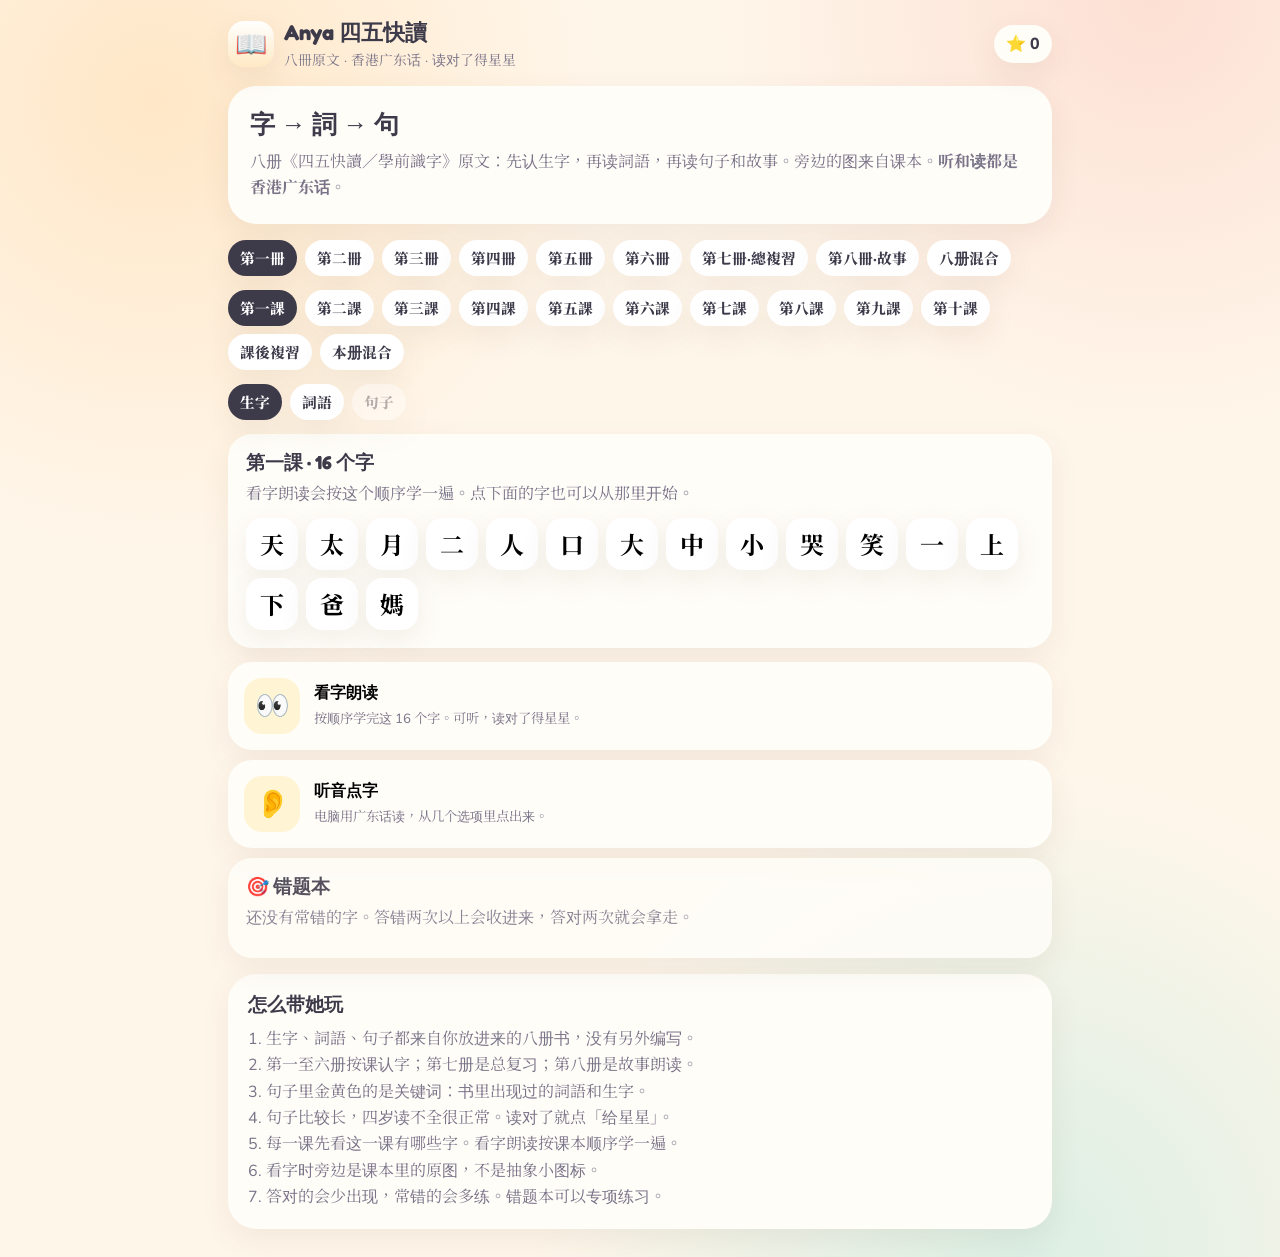
==== go.html @ 029e92fa "Make listen, previous, and next the same compact size. Co-authored-by: Cursor <cursoragent@cursor.co" ====
<!DOCTYPE html>
<html lang="zh-Hant">
  <head>
    <meta charset="UTF-8" />
    <meta name="viewport" content="width=device-width, initial-scale=1, viewport-fit=cover" />
    <meta name="apple-mobile-web-app-capable" content="yes" />
    <meta http-equiv="Cache-Control" content="no-cache, no-store, must-revalidate" />
    <title>Anya 四五快讀</title>
    <script>
      (function () {
        const synth = window.speechSynthesis;
        if (!synth || synth.__blockCue) return;
        synth.__blockCue = true;
        const orig = synth.speak.bind(synth);
        synth.speak = function (utter) {
          const text = String((utter && utter.text) || "");
          if (/啱/.test(text)) return;
          return orig(utter);
        };
      })();
    </script>
    <link rel="preconnect" href="https://fonts.googleapis.com" />
    <link rel="preconnect" href="https://fonts.gstatic.com" crossorigin />
    <link
      href="https://fonts.googleapis.com/css2?family=Fredoka:wght@500;600&family=Noto+Serif+TC:wght@600;700&family=Nunito:wght@600;800&display=swap"
      rel="stylesheet"
    />
    <link rel="stylesheet" href="css/styles.css?v=10" />
  </head>
  <body>
    <div class="app">
      <header class="topbar">
        <div class="brand">
          <div class="logo">📖</div>
          <div>
            <h1>Anya 四五快讀</h1>
            <p>八冊原文 · 香港广东话 · 读对了得星星</p>
          </div>
        </div>
        <div class="stars" id="star-count">⭐ 0</div>
      </header>
      <main id="app"></main>
    </div>
    <div class="celebrate" id="celebrate"></div>
    <canvas class="confetti" id="confetti"></canvas>
    <script src="js/pics.js?v=10"></script>
    <script src="js/chars.js?v=10"></script>
    <script src="js/stats.js?v=10"></script>
    <script src="js/audio.js?v=10"></script>
    <script src="js/app.js?v=10"></script>
  </body>
</html>
---- css/styles.css ----
:root {
  --cream: #fff6ea;
  --paper: #fffdf8;
  --ink: #3d3a4a;
  --muted: #7a7489;
  --coral: #e07a5f;
  --gold: #e8a838;
  --teal: #4c8d9e;
  --sage: #7eb89a;
  --shadow: 0 10px 30px rgba(90, 60, 40, 0.08);
}

* {
  box-sizing: border-box;
  -webkit-tap-highlight-color: transparent;
}

html,
body {
  margin: 0;
  min-height: 100%;
  background:
    radial-gradient(circle at 12% 8%, #ffe7c7 0, transparent 28%),
    radial-gradient(circle at 90% 0%, #fde0d4 0, transparent 26%),
    radial-gradient(circle at 80% 100%, #dcefe4 0, transparent 30%),
    var(--cream);
  color: var(--ink);
  font-family: "Nunito", "PingFang TC", "PingFang SC", "Noto Serif TC", sans-serif;
}

body {
  min-height: 100dvh;
}

button {
  font-family: inherit;
  cursor: pointer;
}

.app {
  width: min(860px, 100%);
  min-height: 100dvh;
  margin: 0 auto;
  padding: 18px 18px 28px;
}

.topbar {
  display: flex;
  align-items: center;
  justify-content: space-between;
  gap: 12px;
  margin-bottom: 16px;
}

.brand {
  display: flex;
  align-items: center;
  gap: 10px;
}

.logo {
  width: 46px;
  height: 46px;
  display: grid;
  place-items: center;
  border-radius: 16px;
  background: linear-gradient(180deg, #fff 0%, #ffe9c4 100%);
  box-shadow: var(--shadow);
  font-size: 26px;
}

.brand h1 {
  margin: 0;
  font-family: "Fredoka", "Nunito", sans-serif;
  font-size: 1.35rem;
}

.brand p {
  margin: 2px 0 0;
  color: var(--muted);
  font-size: 0.86rem;
}

.stars {
  display: flex;
  align-items: center;
  gap: 6px;
  padding: 8px 12px;
  background: var(--paper);
  border-radius: 999px;
  box-shadow: var(--shadow);
  font-weight: 800;
}

.hero-card,
.panel,
.word-card {
  background: var(--paper);
  border-radius: 28px;
  box-shadow: var(--shadow);
}

.hero-card {
  padding: 22px;
  margin-bottom: 16px;
}

.hero-card h2 {
  margin: 0 0 8px;
  font-family: "Fredoka", sans-serif;
  font-size: 1.55rem;
}

.hero-card p,
.tips li {
  margin: 0;
  color: var(--muted);
  line-height: 1.65;
}

.filters,
.modes {
  display: flex;
  flex-wrap: wrap;
  gap: 8px;
  margin: 0 0 14px;
}

.chip,
.back,
.ghost {
  border: 0;
  background: #fff;
  color: var(--ink);
  border-radius: 999px;
  padding: 8px 14px;
  font-weight: 800;
  box-shadow: var(--shadow);
}

.filters .chip {
  padding: 7px 12px;
  font-size: 0.92rem;
}

.chip.active {
  background: var(--ink);
  color: #fff;
}

.chip.off {
  opacity: 0.38;
}

.mode-card {
  display: flex;
  gap: 14px;
  align-items: center;
  width: 100%;
  text-align: left;
  border: 0;
  background: var(--paper);
  border-radius: 24px;
  padding: 16px;
  box-shadow: var(--shadow);
  margin-bottom: 10px;
}

.mode-card h3 {
  margin: 0 0 4px;
  font-family: "Fredoka", sans-serif;
}

.mode-card p {
  margin: 0;
  color: var(--muted);
}

.mode-icon {
  flex: 0 0 56px;
  height: 56px;
  display: grid;
  place-items: center;
  border-radius: 18px;
  font-size: 28px;
  background: #fff4d4;
}

.tips {
  padding: 18px 20px;
  margin-top: 16px;
}

.tips h3 {
  margin: 0 0 8px;
  font-family: "Fredoka", sans-serif;
}

.tips ol {
  margin: 0;
  padding-left: 18px;
  color: var(--muted);
}

.game-header {
  display: flex;
  align-items: center;
  justify-content: space-between;
  gap: 10px;
  margin-bottom: 14px;
}

.game-header > span:empty {
  min-width: 4.5em;
}

.coach {
  margin: 0 0 16px;
  padding: 12px 16px;
  background: #eef7f2;
  color: #2f5d49;
  border-radius: 18px;
  font-weight: 700;
  line-height: 1.5;
  text-align: center;
}

.coach.warn {
  background: #fff4d4;
  color: #70531d;
}

.word-card {
  padding: 28px 16px 22px;
  text-align: center;
}

.pic-stage {
  display: flex;
  flex-wrap: wrap;
  justify-content: center;
  align-items: center;
  gap: 10px;
  margin: 0 0 12px;
}

.pic-art {
  height: 128px;
  width: auto;
  max-width: min(240px, 42vw);
  object-fit: contain;
  background: #fff;
  border-radius: 20px;
  box-shadow: var(--shadow);
  padding: 6px 8px;
}

.celebrate-pics .pic-art {
  height: 92px;
}

.pic-label {
  flex: 1 0 100%;
  margin: 2px 0 0;
  color: var(--teal);
  font-weight: 800;
  font-size: 0.95rem;
}

.miss-panel {
  background: var(--paper);
  border-radius: 24px;
  box-shadow: var(--shadow);
  padding: 16px 18px 18px;
  margin: 6px 0 12px;
}

.miss-panel.empty {
  opacity: 0.88;
}

.miss-panel h3 {
  margin: 0 0 6px;
  font-family: "Fredoka", sans-serif;
}

.miss-panel p {
  margin: 0 0 10px;
  color: var(--muted);
  line-height: 1.5;
}

.miss-pills {
  display: flex;
  flex-wrap: wrap;
  gap: 8px;
  margin-bottom: 12px;
}

.miss-pill {
  display: inline-flex;
  align-items: center;
  gap: 6px;
  padding: 6px 10px;
  border-radius: 999px;
  background: #fff4d4;
  font-weight: 800;
  font-size: 0.92rem;
}

.miss-pill em {
  font-style: normal;
  color: var(--coral);
}

.miss-actions {
  display: flex;
  flex-wrap: wrap;
  gap: 10px;
}

.miss-actions .btn {
  flex: 1 1 140px;
}

.miss-done .hanzi {
  font-size: 4.5rem;
}

.roster-panel {
  background: var(--paper);
  border-radius: 24px;
  box-shadow: var(--shadow);
  padding: 16px 18px 18px;
  margin: 0 0 14px;
}

.roster-panel h3 {
  margin: 0 0 6px;
  font-family: "Fredoka", sans-serif;
}

.roster-panel p {
  margin: 0 0 12px;
  color: var(--muted);
  line-height: 1.5;
}

.roster-grid {
  display: flex;
  flex-wrap: wrap;
  gap: 8px;
}

.roster-item {
  border: 0;
  background: #fff;
  border-radius: 16px;
  min-width: 52px;
  min-height: 52px;
  font-family: "Noto Serif TC", "Songti TC", serif;
  font-size: 1.5rem;
  font-weight: 700;
  box-shadow: var(--shadow);
  padding: 6px 10px;
}

.roster-item.word {
  font-size: 1.08rem;
  letter-spacing: 0.04em;
}

.roster-item.sentence {
  font-size: 0.92rem;
  width: 100%;
  text-align: left;
  min-height: 44px;
  line-height: 1.4;
}

.roster-more {
  align-self: center;
  color: var(--muted);
  font-weight: 800;
  font-size: 0.9rem;
  padding: 8px;
}

.progress {
  margin: 0 0 8px;
  text-align: center;
  font-weight: 800;
  color: var(--teal);
}

.roster-mini {
  display: flex;
  flex-wrap: wrap;
  justify-content: center;
  gap: 6px;
  margin: 0 0 12px;
}

.roster-dot {
  border: 0;
  background: #fff;
  border-radius: 12px;
  min-width: 36px;
  height: 36px;
  font-family: "Noto Serif TC", "Songti TC", serif;
  font-size: 1.05rem;
  box-shadow: var(--shadow);
}

.roster-dot.now {
  background: var(--gold);
  color: #5c430b;
}

.hanzi {
  font-family: "Noto Serif TC", "Songti TC", "Songti SC", serif;
  font-size: clamp(7rem, 28vw, 11rem);
  line-height: 1;
  margin: 4px 0 8px;
  user-select: none;
}

.hanzi.word {
  font-size: clamp(3.2rem, 14vw, 5.6rem);
  letter-spacing: 0.12em;
}

.hanzi.sentence {
  font-size: clamp(1.55rem, 5.2vw, 2.35rem);
  line-height: 1.55;
  letter-spacing: 0.04em;
  margin: 8px 12px 16px;
}

.kw {
  color: #9a6408;
  background: #ffe08a;
  border-radius: 0.25em;
  padding: 0 0.08em;
  box-decoration-break: clone;
  -webkit-box-decoration-break: clone;
}

.pinyin {
  min-height: 1.4em;
  margin: 0 0 8px;
  color: var(--gold);
  font-weight: 800;
  letter-spacing: 0.08em;
}

.words {
  min-height: 1.5em;
  margin: 0 0 18px;
  color: var(--muted);
  font-weight: 800;
  font-size: 1.15rem;
}

.actions {
  display: flex;
  justify-content: center;
  align-items: center;
  gap: 18px;
  flex-wrap: wrap;
}

.learn-nav {
  gap: 8px;
  flex-wrap: nowrap;
  justify-content: center;
}

.nav-btn,
.learn-nav .listen-btn {
  flex: 1 1 0;
  min-width: 0;
  max-width: 118px;
  height: 48px;
  padding: 0 8px;
  border: 0;
  border-radius: 16px;
  font-size: 0.95rem;
  font-weight: 800;
}

.nav-btn {
  background: #fff;
  color: var(--ink);
  box-shadow: 0 5px 0 #d8cbb8;
}

.nav-btn:disabled {
  opacity: 0.38;
  box-shadow: none;
}

.listen-btn {
  min-width: 108px;
  height: 48px;
  padding: 0 16px;
  border: 0;
  border-radius: 16px;
  background: var(--teal);
  color: #fff;
  font-size: 0.95rem;
  font-weight: 800;
  box-shadow: 0 5px 0 #3b7382;
}

.parent-ok {
  display: block;
  margin: 14px auto 0;
  border: 0;
  background: transparent;
  color: var(--muted);
  font-weight: 800;
  text-decoration: underline;
  text-underline-offset: 3px;
}

.hint {
  margin: 12px 0 0;
  color: #9a8f7a;
  font-size: 0.9rem;
}

.tap-grid {
  display: grid;
  grid-template-columns: 1fr 1fr;
  gap: 12px;
  margin: 8px 0 16px;
}

.tap-card {
  border: 0;
  background: #fff;
  border-radius: 24px;
  min-height: 120px;
  font-family: "Noto Serif TC", "Songti TC", serif;
  font-size: 3.4rem;
  box-shadow: var(--shadow);
}

.tap-card.word {
  font-size: 1.85rem;
  min-height: 96px;
  letter-spacing: 0.06em;
}

.tap-card.sentence {
  font-size: 1.05rem;
  min-height: 92px;
  line-height: 1.45;
  padding: 12px;
}

.tap-card.right {
  outline: 4px solid var(--sage);
}

.tap-card.wrong {
  animation: shake 0.4s ease;
}

.btn {
  border: 0;
  border-radius: 18px;
  padding: 14px 22px;
  font-size: 1.05rem;
  font-weight: 800;
  color: #fff;
  background: var(--coral);
  box-shadow: 0 8px 0 #c45b43;
}

.btn.gold {
  background: var(--gold);
  color: #5c430b;
  box-shadow: 0 8px 0 #c48c1f;
}

.celebrate {
  position: fixed;
  inset: 0;
  display: none;
  place-items: center;
  background: rgba(61, 58, 74, 0.28);
  z-index: 20;
  padding: 20px;
}

.celebrate.show {
  display: grid;
}

.celebrate-card {
  width: min(420px, 100%);
  background: #fff;
  border-radius: 32px;
  padding: 28px 20px 22px;
  text-align: center;
  box-shadow: var(--shadow);
  animation: pop 0.4s ease;
}

.celebrate-card .hanzi {
  font-size: 5.5rem;
}

.celebrate-card .hanzi.word {
  font-size: 2.8rem;
}

.celebrate-card .hanzi.sentence {
  font-size: 1.45rem;
}

.celebrate-card .hanzi.word {
  font-size: 2.8rem;
}

.celebrate-card .hanzi.sentence {
  font-size: 1.45rem;
}

.confetti {
  position: fixed;
  inset: 0;
  pointer-events: none;
  z-index: 25;
}

@keyframes pop {
  0% { transform: scale(0.86); }
  70% { transform: scale(1.06); }
  100% { transform: scale(1); }
}

@keyframes shake {
  25% { transform: translateX(-6px); }
  75% { transform: translateX(6px); }
}

@keyframes bob {
  50% { transform: translateY(-5px); }
}

@keyframes fadeIn {
  from { opacity: 0; transform: translateY(8px); }
  to { opacity: 1; transform: none; }
}

#app {
  animation: fadeIn 0.3s ease;
}
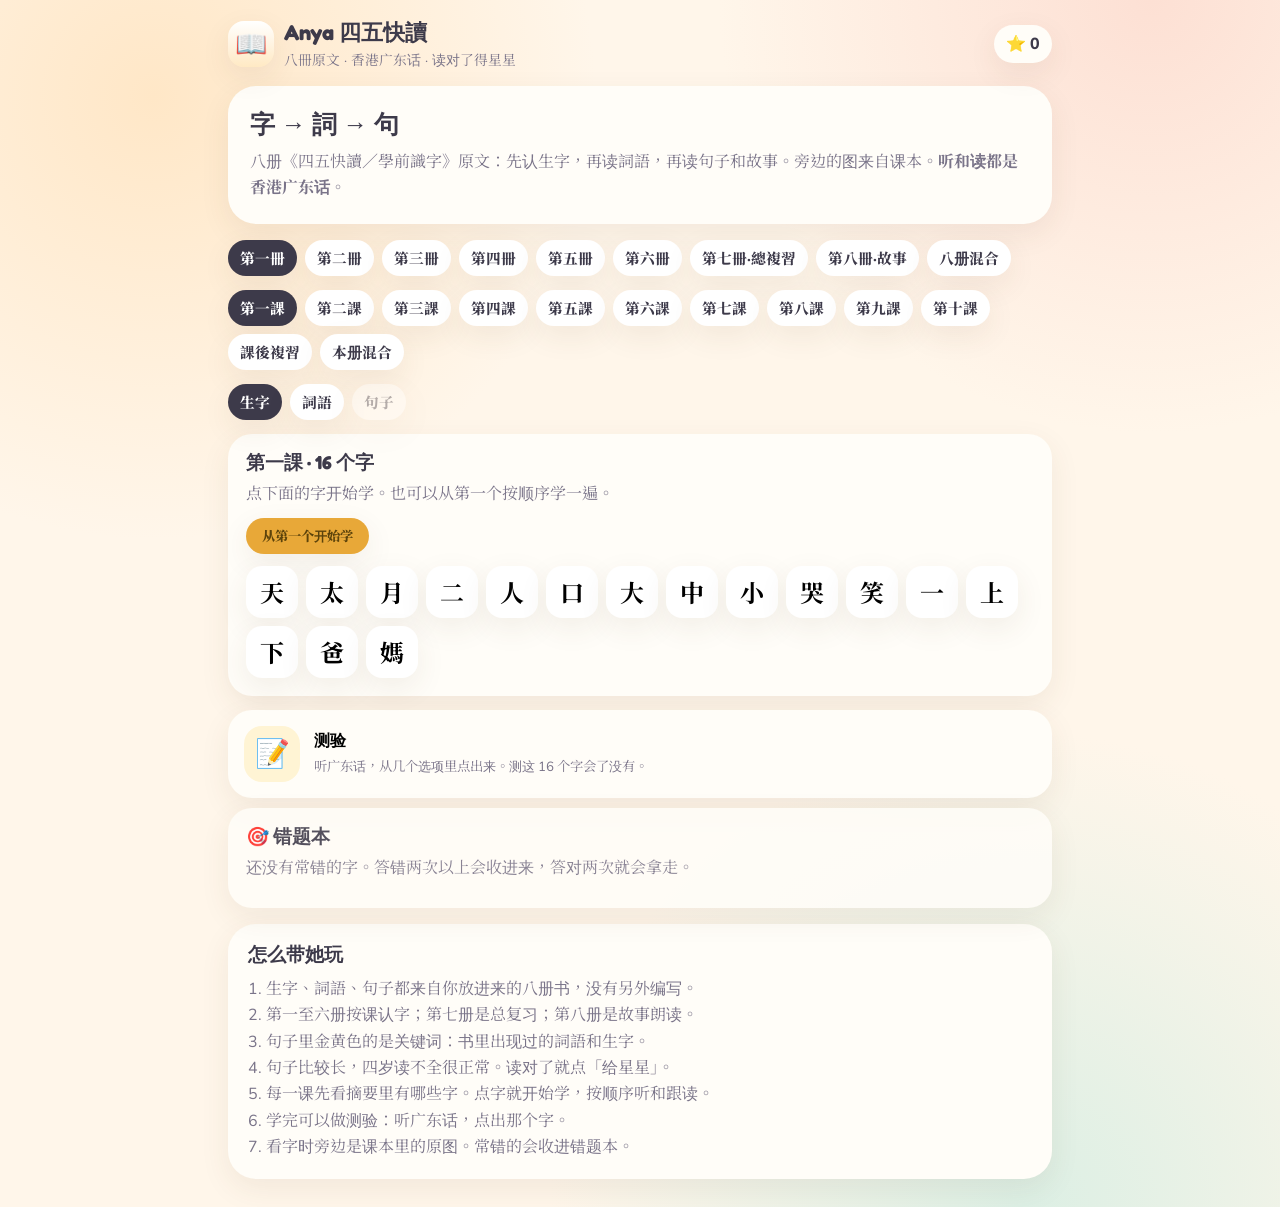
==== commit 19b6e4d7: "Learn from the lesson roster and turn listen-and-tap into a quiz. Co-authored-by: Cursor <cursoragen" ====
--- a/go.html
+++ b/go.html
@@ -25,7 +25,7 @@
       href="https://fonts.googleapis.com/css2?family=Fredoka:wght@500;600&family=Noto+Serif+TC:wght@600;700&family=Nunito:wght@600;800&display=swap"
       rel="stylesheet"
     />
-    <link rel="stylesheet" href="css/styles.css?v=10" />
+    <link rel="stylesheet" href="css/styles.css?v=11" />
   </head>
   <body>
     <div class="app">
@@ -43,10 +43,10 @@
     </div>
     <div class="celebrate" id="celebrate"></div>
     <canvas class="confetti" id="confetti"></canvas>
-    <script src="js/pics.js?v=10"></script>
-    <script src="js/chars.js?v=10"></script>
-    <script src="js/stats.js?v=10"></script>
-    <script src="js/audio.js?v=10"></script>
-    <script src="js/app.js?v=10"></script>
+    <script src="js/pics.js?v=11"></script>
+    <script src="js/chars.js?v=11"></script>
+    <script src="js/stats.js?v=11"></script>
+    <script src="js/audio.js?v=11"></script>
+    <script src="js/app.js?v=11"></script>
   </body>
 </html>
--- a/css/styles.css
+++ b/css/styles.css
@@ -346,6 +346,18 @@
   line-height: 1.5;
 }
 
+.roster-go {
+  display: inline-block;
+  margin: 0 0 12px;
+  border: 0;
+  background: var(--gold);
+  color: #5c430b;
+  border-radius: 999px;
+  padding: 8px 16px;
+  font-weight: 800;
+  box-shadow: var(--shadow);
+}
+
 .roster-grid {
   display: flex;
   flex-wrap: wrap;
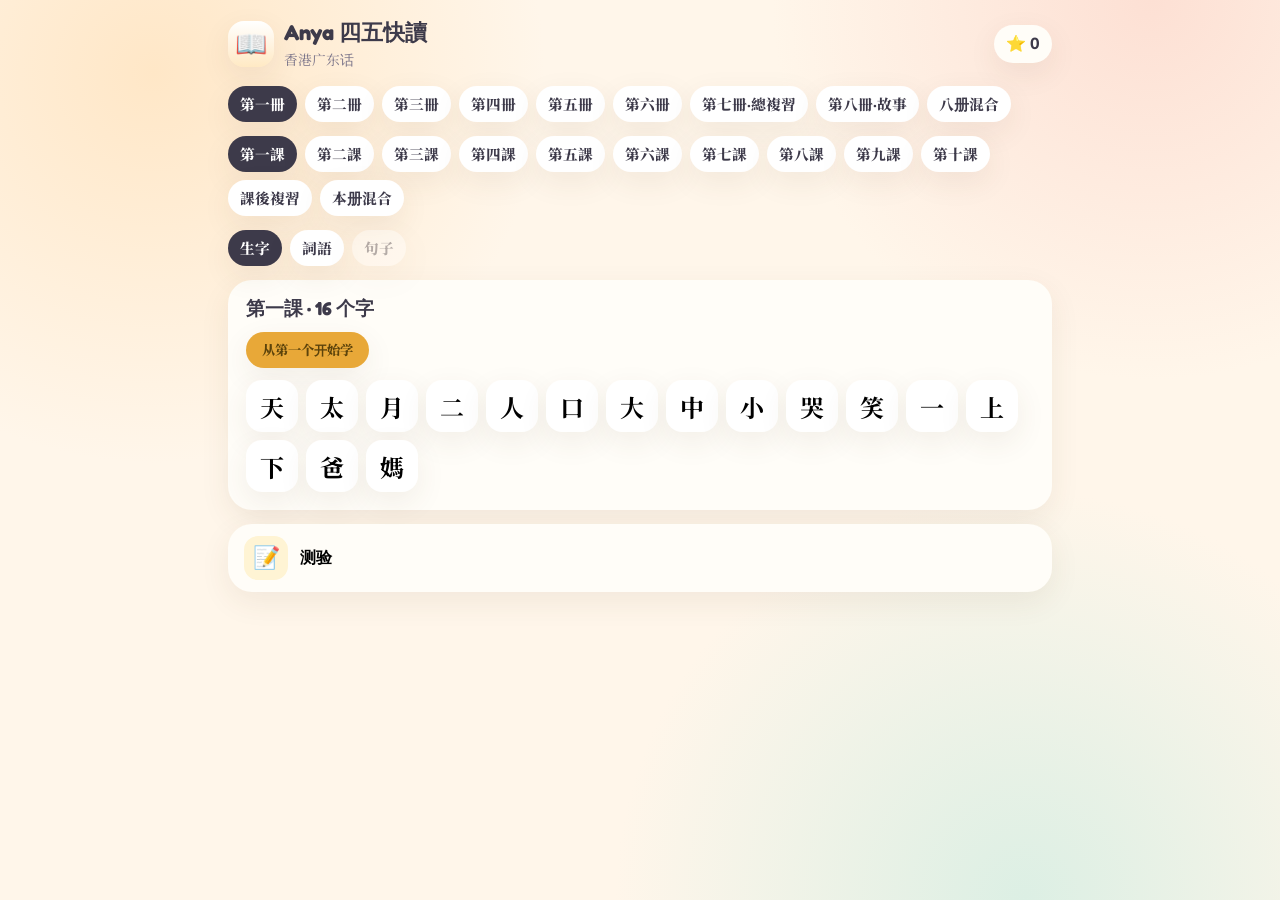
==== commit b23adf55: "Remove how-to-play copy and simplify the home and lesson screens. Co-authored-by: Cursor <cursoragen" ====
--- a/go.html
+++ b/go.html
@@ -25,7 +25,7 @@
       href="https://fonts.googleapis.com/css2?family=Fredoka:wght@500;600&family=Noto+Serif+TC:wght@600;700&family=Nunito:wght@600;800&display=swap"
       rel="stylesheet"
     />
-    <link rel="stylesheet" href="css/styles.css?v=11" />
+    <link rel="stylesheet" href="css/styles.css?v=12" />
   </head>
   <body>
     <div class="app">
@@ -34,7 +34,7 @@
           <div class="logo">📖</div>
           <div>
             <h1>Anya 四五快讀</h1>
-            <p>八冊原文 · 香港广东话 · 读对了得星星</p>
+            <p>香港广东话</p>
           </div>
         </div>
         <div class="stars" id="star-count">⭐ 0</div>
@@ -43,10 +43,10 @@
     </div>
     <div class="celebrate" id="celebrate"></div>
     <canvas class="confetti" id="confetti"></canvas>
-    <script src="js/pics.js?v=11"></script>
-    <script src="js/chars.js?v=11"></script>
-    <script src="js/stats.js?v=11"></script>
-    <script src="js/audio.js?v=11"></script>
-    <script src="js/app.js?v=11"></script>
+    <script src="js/pics.js?v=12"></script>
+    <script src="js/chars.js?v=12"></script>
+    <script src="js/stats.js?v=12"></script>
+    <script src="js/audio.js?v=12"></script>
+    <script src="js/app.js?v=12"></script>
   </body>
 </html>
--- a/css/styles.css
+++ b/css/styles.css
@@ -92,7 +92,6 @@
   font-weight: 800;
 }
 
-.hero-card,
 .panel,
 .word-card {
   background: var(--paper);
@@ -100,24 +99,6 @@
   box-shadow: var(--shadow);
 }
 
-.hero-card {
-  padding: 22px;
-  margin-bottom: 16px;
-}
-
-.hero-card h2 {
-  margin: 0 0 8px;
-  font-family: "Fredoka", sans-serif;
-  font-size: 1.55rem;
-}
-
-.hero-card p,
-.tips li {
-  margin: 0;
-  color: var(--muted);
-  line-height: 1.65;
-}
-
 .filters,
 .modes {
   display: flex;
@@ -154,52 +135,31 @@
 
 .mode-card {
   display: flex;
-  gap: 14px;
+  gap: 12px;
   align-items: center;
   width: 100%;
   text-align: left;
   border: 0;
   background: var(--paper);
   border-radius: 24px;
-  padding: 16px;
-  box-shadow: var(--shadow);
-  margin-bottom: 10px;
+  padding: 12px 16px;
+  box-shadow: var(--shadow);
+  margin-bottom: 12px;
 }
 
 .mode-card h3 {
-  margin: 0 0 4px;
+  margin: 0;
   font-family: "Fredoka", sans-serif;
 }
 
-.mode-card p {
-  margin: 0;
-  color: var(--muted);
-}
-
 .mode-icon {
-  flex: 0 0 56px;
-  height: 56px;
+  flex: 0 0 44px;
+  height: 44px;
   display: grid;
   place-items: center;
-  border-radius: 18px;
-  font-size: 28px;
+  border-radius: 14px;
+  font-size: 22px;
   background: #fff4d4;
-}
-
-.tips {
-  padding: 18px 20px;
-  margin-top: 16px;
-}
-
-.tips h3 {
-  margin: 0 0 8px;
-  font-family: "Fredoka", sans-serif;
-}
-
-.tips ol {
-  margin: 0;
-  padding-left: 18px;
-  color: var(--muted);
 }
 
 .game-header {
@@ -212,22 +172,6 @@
 
 .game-header > span:empty {
   min-width: 4.5em;
-}
-
-.coach {
-  margin: 0 0 16px;
-  padding: 12px 16px;
-  background: #eef7f2;
-  color: #2f5d49;
-  border-radius: 18px;
-  font-weight: 700;
-  line-height: 1.5;
-  text-align: center;
-}
-
-.coach.warn {
-  background: #fff4d4;
-  color: #70531d;
 }
 
 .word-card {
@@ -275,19 +219,9 @@
   margin: 6px 0 12px;
 }
 
-.miss-panel.empty {
-  opacity: 0.88;
-}
-
 .miss-panel h3 {
-  margin: 0 0 6px;
+  margin: 0 0 10px;
   font-family: "Fredoka", sans-serif;
-}
-
-.miss-panel p {
-  margin: 0 0 10px;
-  color: var(--muted);
-  line-height: 1.5;
 }
 
 .miss-pills {
@@ -336,14 +270,8 @@
 }
 
 .roster-panel h3 {
-  margin: 0 0 6px;
+  margin: 0 0 10px;
   font-family: "Fredoka", sans-serif;
-}
-
-.roster-panel p {
-  margin: 0 0 12px;
-  color: var(--muted);
-  line-height: 1.5;
 }
 
 .roster-go {
@@ -459,16 +387,19 @@
 }
 
 .pinyin {
-  min-height: 1.4em;
-  margin: 0 0 8px;
+  margin: 0 0 4px;
   color: var(--gold);
   font-weight: 800;
   letter-spacing: 0.08em;
 }
 
+.pinyin:empty,
+.words:empty {
+  display: none;
+}
+
 .words {
-  min-height: 1.5em;
-  margin: 0 0 18px;
+  margin: 0 0 14px;
   color: var(--muted);
   font-weight: 800;
   font-size: 1.15rem;
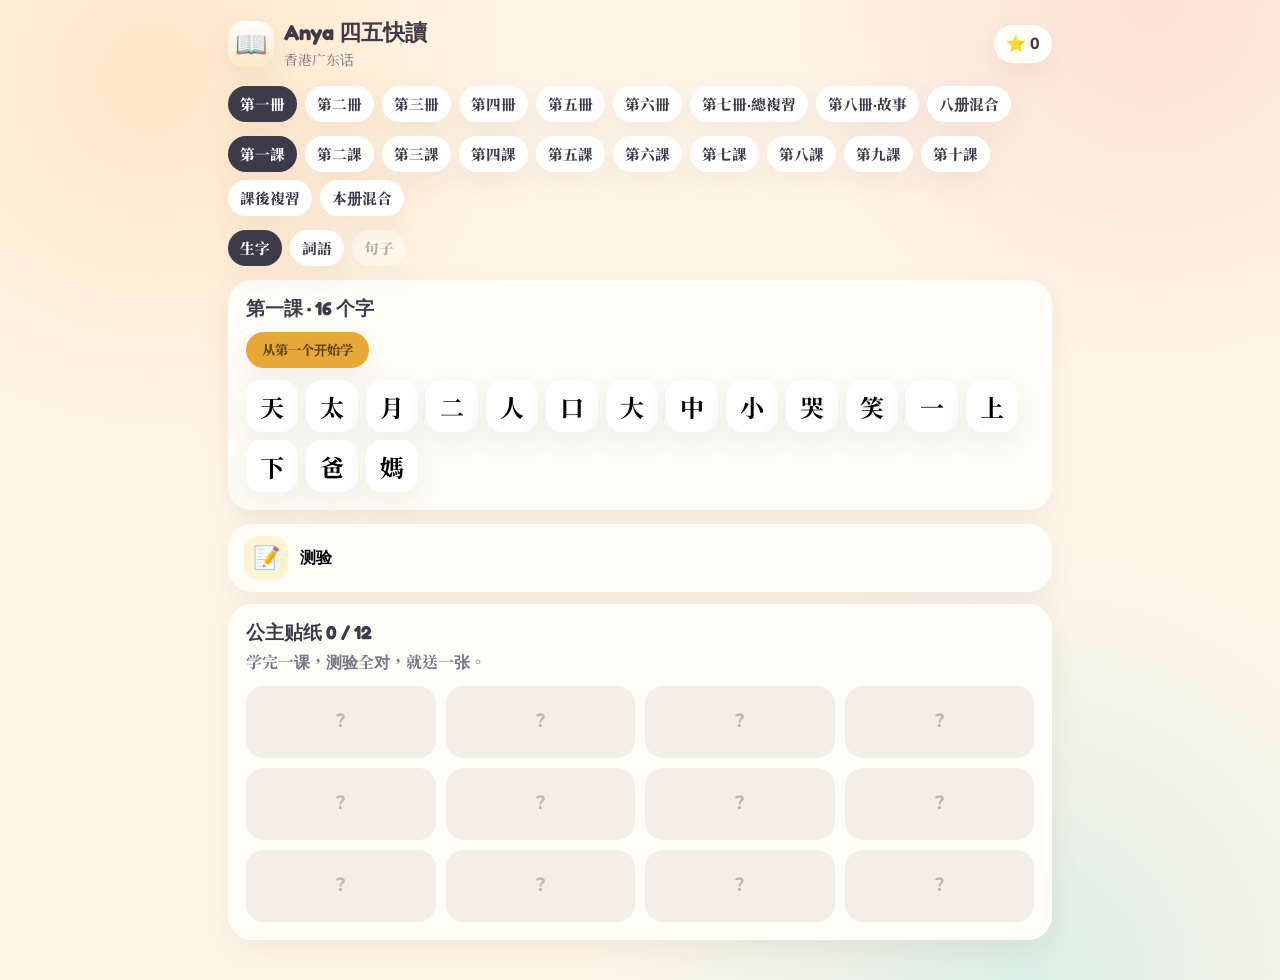
==== commit e8899b3e: "Award original princess stickers after a lesson is learned and the quiz is perfect. Co-authored-by: " ====
--- a/go.html
+++ b/go.html
@@ -25,7 +25,7 @@
       href="https://fonts.googleapis.com/css2?family=Fredoka:wght@500;600&family=Noto+Serif+TC:wght@600;700&family=Nunito:wght@600;800&display=swap"
       rel="stylesheet"
     />
-    <link rel="stylesheet" href="css/styles.css?v=12" />
+    <link rel="stylesheet" href="css/styles.css?v=13" />
   </head>
   <body>
     <div class="app">
@@ -43,10 +43,11 @@
     </div>
     <div class="celebrate" id="celebrate"></div>
     <canvas class="confetti" id="confetti"></canvas>
-    <script src="js/pics.js?v=12"></script>
-    <script src="js/chars.js?v=12"></script>
-    <script src="js/stats.js?v=12"></script>
-    <script src="js/audio.js?v=12"></script>
-    <script src="js/app.js?v=12"></script>
+    <script src="js/pics.js?v=13"></script>
+    <script src="js/chars.js?v=13"></script>
+    <script src="js/stats.js?v=13"></script>
+    <script src="js/stickers.js?v=13"></script>
+    <script src="js/audio.js?v=13"></script>
+    <script src="js/app.js?v=13"></script>
   </body>
 </html>
--- a/css/styles.css
+++ b/css/styles.css
@@ -261,6 +261,77 @@
   font-size: 4.5rem;
 }
 
+.sticker-album {
+  background: var(--paper);
+  border-radius: 24px;
+  box-shadow: var(--shadow);
+  padding: 16px 18px 18px;
+  margin: 0 0 12px;
+}
+
+.sticker-album h3 {
+  margin: 0 0 4px;
+  font-family: "Fredoka", sans-serif;
+}
+
+.sticker-album p {
+  margin: 0 0 12px;
+  color: var(--muted);
+  font-weight: 700;
+}
+
+.sticker-grid {
+  display: grid;
+  grid-template-columns: repeat(4, 1fr);
+  gap: 10px;
+}
+
+.sticker-slot {
+  display: flex;
+  flex-direction: column;
+  align-items: center;
+  justify-content: center;
+  background: #f4efe6;
+  border-radius: 18px;
+  color: #c4b8a6;
+  font-weight: 800;
+  font-size: 1.2rem;
+  min-height: 72px;
+  padding: 6px 4px 8px;
+}
+
+.sticker-slot.on {
+  background: #fff;
+  box-shadow: var(--shadow);
+}
+
+.sticker-slot img {
+  width: 86%;
+  aspect-ratio: 1;
+  object-fit: contain;
+}
+
+.sticker-slot em {
+  margin-top: 2px;
+  font-style: normal;
+  font-size: 0.68rem;
+  color: var(--muted);
+}
+
+.sticker-prize {
+  width: 148px;
+  height: 148px;
+  object-fit: contain;
+  margin: 6px auto;
+  animation: pop 0.45s ease;
+  filter: drop-shadow(0 8px 12px rgba(90, 60, 40, 0.16));
+}
+
+.sticker-prize.tiny {
+  width: 72px;
+  height: 72px;
+}
+
 .roster-panel {
   background: var(--paper);
   border-radius: 24px;
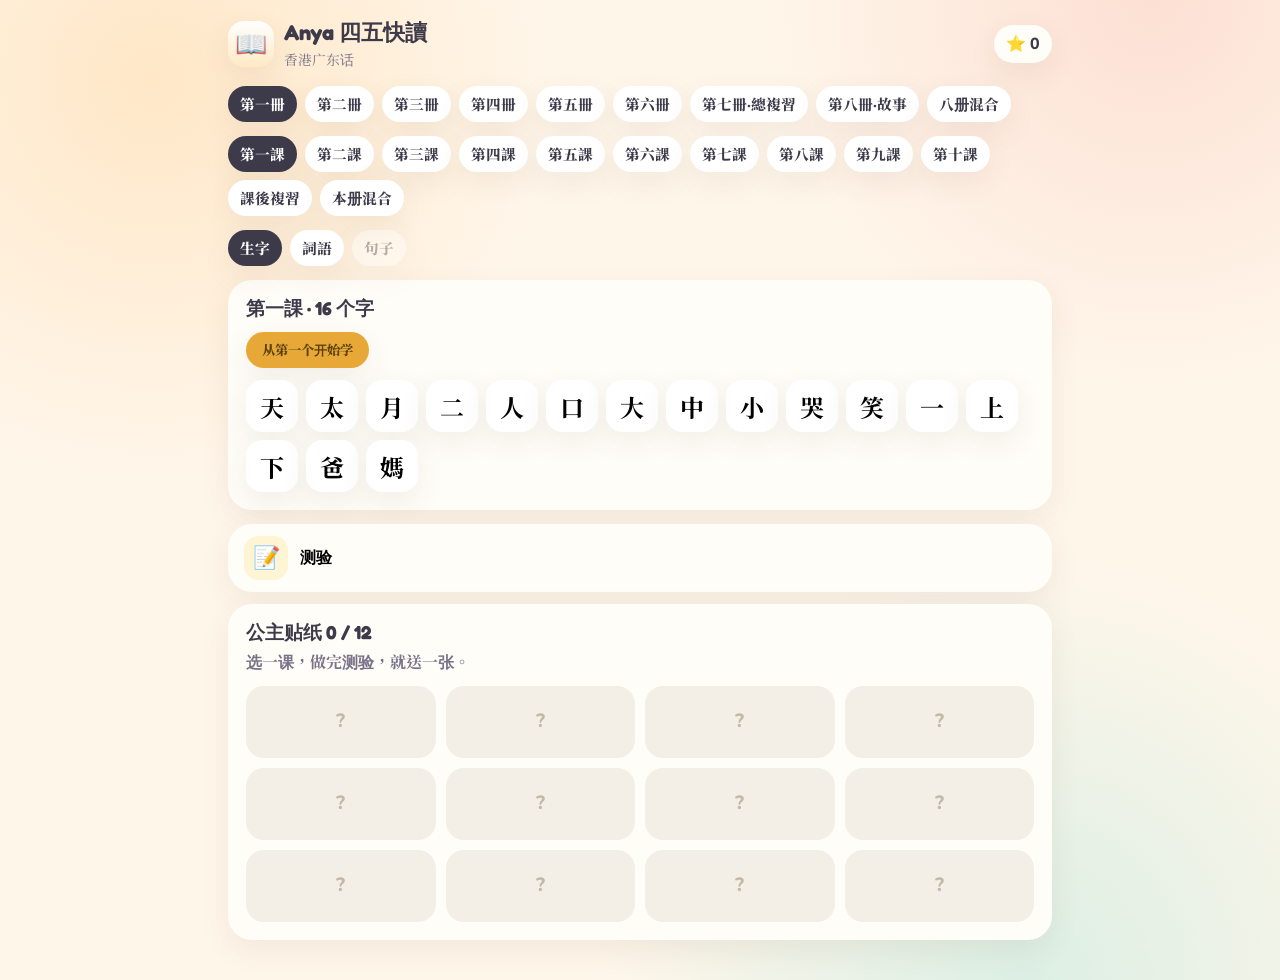
==== commit eeee4745: "Give a sticker as soon as a lesson quiz is finished. Co-authored-by: Cursor <cursoragent@cursor.com>" ====
--- a/go.html
+++ b/go.html
@@ -25,7 +25,7 @@
       href="https://fonts.googleapis.com/css2?family=Fredoka:wght@500;600&family=Noto+Serif+TC:wght@600;700&family=Nunito:wght@600;800&display=swap"
       rel="stylesheet"
     />
-    <link rel="stylesheet" href="css/styles.css?v=13" />
+    <link rel="stylesheet" href="css/styles.css?v=14" />
   </head>
   <body>
     <div class="app">
@@ -43,11 +43,11 @@
     </div>
     <div class="celebrate" id="celebrate"></div>
     <canvas class="confetti" id="confetti"></canvas>
-    <script src="js/pics.js?v=13"></script>
-    <script src="js/chars.js?v=13"></script>
-    <script src="js/stats.js?v=13"></script>
-    <script src="js/stickers.js?v=13"></script>
-    <script src="js/audio.js?v=13"></script>
-    <script src="js/app.js?v=13"></script>
+    <script src="js/pics.js?v=14"></script>
+    <script src="js/chars.js?v=14"></script>
+    <script src="js/stats.js?v=14"></script>
+    <script src="js/stickers.js?v=14"></script>
+    <script src="js/audio.js?v=14"></script>
+    <script src="js/app.js?v=14"></script>
   </body>
 </html>
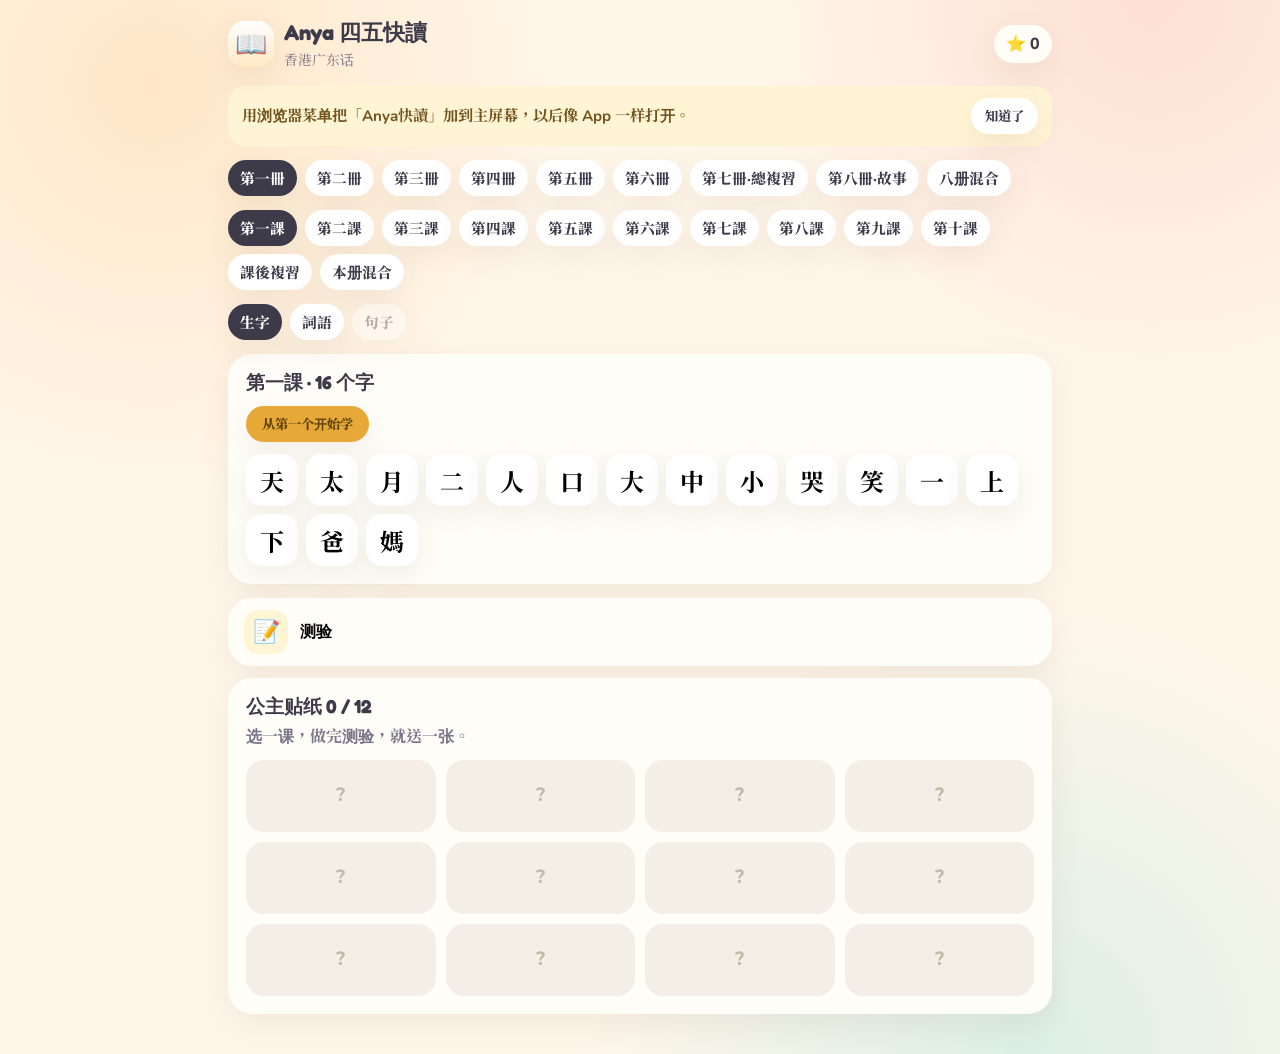
==== commit 2f1f9875: "Add a home-screen app icon so the game opens like a phone app. Co-authored-by: Cursor <cursoragent@c" ====
--- a/go.html
+++ b/go.html
@@ -3,9 +3,16 @@
   <head>
     <meta charset="UTF-8" />
     <meta name="viewport" content="width=device-width, initial-scale=1, viewport-fit=cover" />
+    <meta name="mobile-web-app-capable" content="yes" />
     <meta name="apple-mobile-web-app-capable" content="yes" />
+    <meta name="apple-mobile-web-app-title" content="Anya快讀" />
+    <meta name="apple-mobile-web-app-status-bar-style" content="default" />
+    <meta name="theme-color" content="#fff6ea" />
     <meta http-equiv="Cache-Control" content="no-cache, no-store, must-revalidate" />
     <title>Anya 四五快讀</title>
+    <link rel="manifest" href="manifest.webmanifest" />
+    <link rel="apple-touch-icon" href="icons/icon-180.png" />
+    <link rel="icon" type="image/png" href="icons/icon-192.png" />
     <script>
       (function () {
         const synth = window.speechSynthesis;
@@ -25,7 +32,7 @@
       href="https://fonts.googleapis.com/css2?family=Fredoka:wght@500;600&family=Noto+Serif+TC:wght@600;700&family=Nunito:wght@600;800&display=swap"
       rel="stylesheet"
     />
-    <link rel="stylesheet" href="css/styles.css?v=14" />
+    <link rel="stylesheet" href="css/styles.css?v=15" />
   </head>
   <body>
     <div class="app">
@@ -43,11 +50,11 @@
     </div>
     <div class="celebrate" id="celebrate"></div>
     <canvas class="confetti" id="confetti"></canvas>
-    <script src="js/pics.js?v=14"></script>
-    <script src="js/chars.js?v=14"></script>
-    <script src="js/stats.js?v=14"></script>
-    <script src="js/stickers.js?v=14"></script>
-    <script src="js/audio.js?v=14"></script>
-    <script src="js/app.js?v=14"></script>
+    <script src="js/pics.js?v=15"></script>
+    <script src="js/chars.js?v=15"></script>
+    <script src="js/stats.js?v=15"></script>
+    <script src="js/stickers.js?v=15"></script>
+    <script src="js/audio.js?v=15"></script>
+    <script src="js/app.js?v=15"></script>
   </body>
 </html>
--- a/css/styles.css
+++ b/css/styles.css
@@ -41,7 +41,7 @@
   width: min(860px, 100%);
   min-height: 100dvh;
   margin: 0 auto;
-  padding: 18px 18px 28px;
+  padding: calc(18px + env(safe-area-inset-top)) 18px calc(28px + env(safe-area-inset-bottom));
 }
 
 .topbar {
@@ -97,6 +97,25 @@
   background: var(--paper);
   border-radius: 28px;
   box-shadow: var(--shadow);
+}
+
+.install-hint {
+  display: flex;
+  align-items: center;
+  justify-content: space-between;
+  gap: 10px;
+  background: #fff4d4;
+  border-radius: 18px;
+  padding: 12px 14px;
+  margin: 0 0 14px;
+}
+
+.install-hint p {
+  margin: 0;
+  color: #70531d;
+  font-weight: 700;
+  line-height: 1.45;
+  font-size: 0.95rem;
 }
 
 .filters,
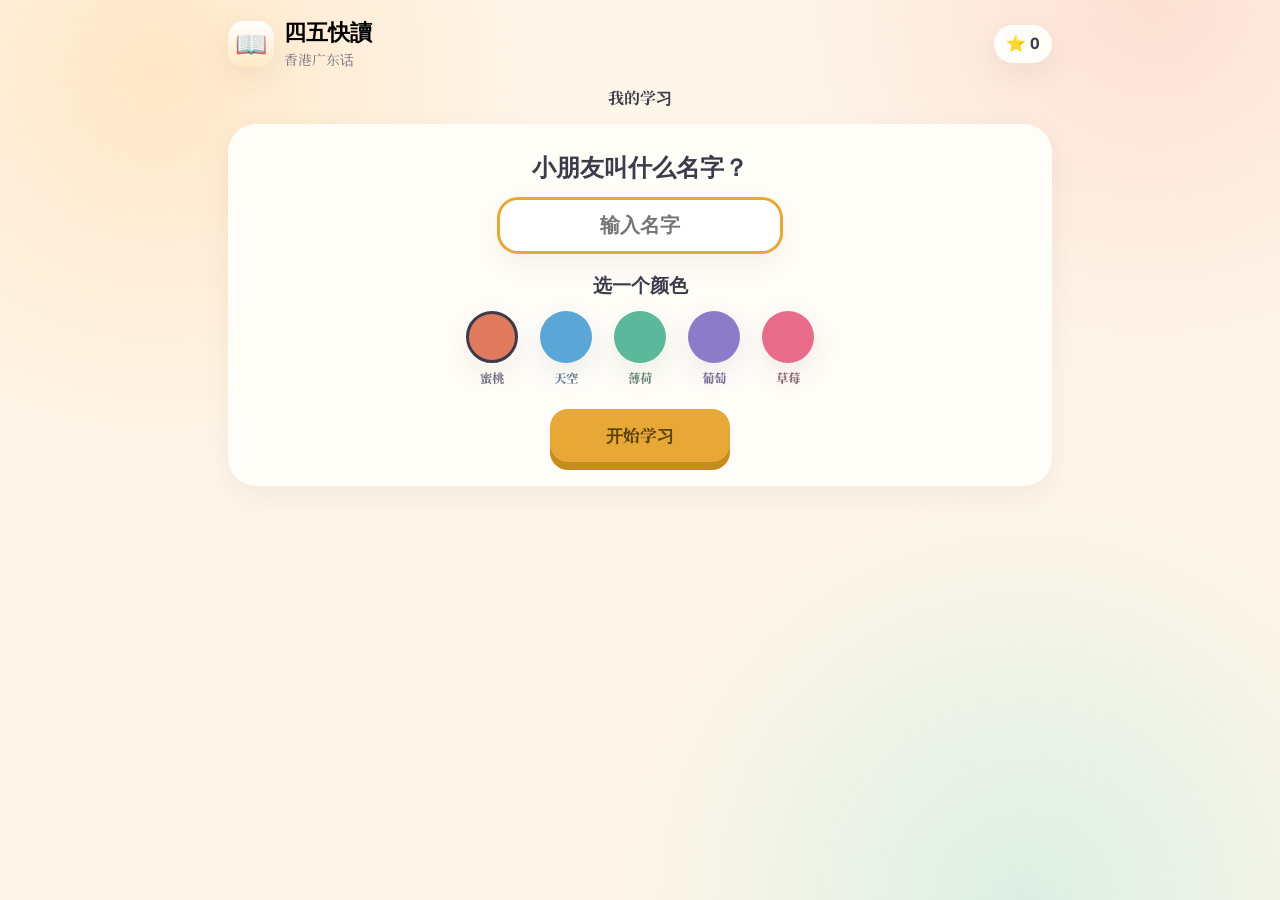
==== commit c07fb11e: "Let each child enter a name and pick a color theme on first use. Co-authored-by: Cursor <cursoragent" ====
--- a/go.html
+++ b/go.html
@@ -5,11 +5,17 @@
     <meta name="viewport" content="width=device-width, initial-scale=1, viewport-fit=cover" />
     <meta name="mobile-web-app-capable" content="yes" />
     <meta name="apple-mobile-web-app-capable" content="yes" />
-    <meta name="apple-mobile-web-app-title" content="Anya快讀" />
+    <meta name="apple-mobile-web-app-title" content="四五快讀" />
     <meta name="apple-mobile-web-app-status-bar-style" content="default" />
     <meta name="theme-color" content="#fff6ea" />
     <meta http-equiv="Cache-Control" content="no-cache, no-store, must-revalidate" />
-    <title>Anya 四五快讀</title>
+    <title>四五快讀</title>
+    <script>
+      try {
+        const p = JSON.parse(localStorage.getItem("kuaidu-profile-v1") || "{}");
+        if (p.theme) document.documentElement.setAttribute("data-theme", p.theme);
+      } catch (err) {}
+    </script>
     <link rel="manifest" href="manifest.webmanifest" />
     <link rel="apple-touch-icon" href="icons/icon-180.png" />
     <link rel="icon" type="image/png" href="icons/icon-192.png" />
@@ -32,29 +38,30 @@
       href="https://fonts.googleapis.com/css2?family=Fredoka:wght@500;600&family=Noto+Serif+TC:wght@600;700&family=Nunito:wght@600;800&display=swap"
       rel="stylesheet"
     />
-    <link rel="stylesheet" href="css/styles.css?v=15" />
+    <link rel="stylesheet" href="css/styles.css?v=17" />
   </head>
   <body>
     <div class="app">
       <header class="topbar">
-        <div class="brand">
+        <button type="button" class="brand-btn" id="edit-profile">
           <div class="logo">📖</div>
           <div>
-            <h1>Anya 四五快讀</h1>
+            <h1 id="kid-title">四五快讀</h1>
             <p>香港广东话</p>
           </div>
-        </div>
+        </button>
         <div class="stars" id="star-count">⭐ 0</div>
       </header>
       <main id="app"></main>
     </div>
     <div class="celebrate" id="celebrate"></div>
     <canvas class="confetti" id="confetti"></canvas>
-    <script src="js/pics.js?v=15"></script>
-    <script src="js/chars.js?v=15"></script>
-    <script src="js/stats.js?v=15"></script>
-    <script src="js/stickers.js?v=15"></script>
-    <script src="js/audio.js?v=15"></script>
-    <script src="js/app.js?v=15"></script>
+    <script src="js/pics.js?v=17"></script>
+    <script src="js/chars.js?v=17"></script>
+    <script src="js/stats.js?v=17"></script>
+    <script src="js/stickers.js?v=17"></script>
+    <script src="js/profile.js?v=17"></script>
+    <script src="js/audio.js?v=17"></script>
+    <script src="js/app.js?v=17"></script>
   </body>
 </html>
--- a/css/styles.css
+++ b/css/styles.css
@@ -1,4 +1,5 @@
-:root {
+:root,
+[data-theme="peach"] {
   --cream: #fff6ea;
   --paper: #fffdf8;
   --ink: #3d3a4a;
@@ -8,6 +9,144 @@
   --teal: #4c8d9e;
   --sage: #7eb89a;
   --shadow: 0 10px 30px rgba(90, 60, 40, 0.08);
+  --glow-1: #ffe7c7;
+  --glow-2: #fde0d4;
+  --glow-3: #dcefe4;
+  --logo-to: #ffe9c4;
+  --listen-shadow: #3b7382;
+  --nav-shadow: #d8cbb8;
+  --btn-shadow: #c45b43;
+  --gold-ink: #5c430b;
+  --gold-shadow: #c48c1f;
+  --hint-bg: #fff4d4;
+  --hint-ink: #70531d;
+  --phrase-bg: #fff4d4;
+  --slot-bg: #f4efe6;
+  --slot-ink: #c4b8a6;
+  --hint-muted: #9a8f7a;
+  --kw-ink: #9a6408;
+  --kw-bg: #ffe08a;
+  --confetti: #f4d35e;
+}
+
+[data-theme="sky"] {
+  --cream: #eef6ff;
+  --paper: #f7fbff;
+  --ink: #2c3d55;
+  --muted: #6a7d96;
+  --coral: #5aa6d6;
+  --gold: #f0c14b;
+  --teal: #3d8ebd;
+  --sage: #6db3c4;
+  --shadow: 0 10px 30px rgba(50, 80, 120, 0.1);
+  --glow-1: #d4e9ff;
+  --glow-2: #cfe4f8;
+  --glow-3: #d4f0ea;
+  --logo-to: #cfe4f8;
+  --listen-shadow: #2d6f96;
+  --nav-shadow: #c5d4e4;
+  --btn-shadow: #3d7eab;
+  --gold-ink: #5c430b;
+  --gold-shadow: #c49a24;
+  --hint-bg: #dff0ff;
+  --hint-ink: #2c5478;
+  --phrase-bg: #dff0ff;
+  --slot-bg: #e4eef6;
+  --slot-ink: #a8bcd0;
+  --hint-muted: #7a8fa3;
+  --kw-ink: #2c5478;
+  --kw-bg: #cfe4f8;
+  --confetti: #7ec8e3;
+}
+
+[data-theme="mint"] {
+  --cream: #eefaf3;
+  --paper: #f7fdf9;
+  --ink: #2d4a3e;
+  --muted: #6a8778;
+  --coral: #5bb89a;
+  --gold: #e2c15a;
+  --teal: #3d9a7a;
+  --sage: #7eb89a;
+  --shadow: 0 10px 30px rgba(40, 90, 60, 0.1);
+  --glow-1: #d4f3e4;
+  --glow-2: #e4f7c8;
+  --glow-3: #d4eef8;
+  --logo-to: #d4f3e4;
+  --listen-shadow: #2d7358;
+  --nav-shadow: #c5dccf;
+  --btn-shadow: #3d8a6e;
+  --gold-ink: #5c430b;
+  --gold-shadow: #c49a24;
+  --hint-bg: #def6ea;
+  --hint-ink: #2d5a45;
+  --phrase-bg: #def6ea;
+  --slot-bg: #e2f0e8;
+  --slot-ink: #9bb8a8;
+  --hint-muted: #7a9a88;
+  --kw-ink: #2d5a45;
+  --kw-bg: #c8edd8;
+  --confetti: #8fd4b0;
+}
+
+[data-theme="grape"] {
+  --cream: #f6f0ff;
+  --paper: #fbf8ff;
+  --ink: #3d3458;
+  --muted: #7a7096;
+  --coral: #8b7cc9;
+  --gold: #e8b86d;
+  --teal: #6b5ea8;
+  --sage: #9b8fd4;
+  --shadow: 0 10px 30px rgba(80, 50, 120, 0.1);
+  --glow-1: #e8dcff;
+  --glow-2: #f3d4f0;
+  --glow-3: #dce4ff;
+  --logo-to: #e8dcff;
+  --listen-shadow: #4e437e;
+  --nav-shadow: #d4cce8;
+  --btn-shadow: #6a5ca8;
+  --gold-ink: #5c430b;
+  --gold-shadow: #c49a24;
+  --hint-bg: #eee6ff;
+  --hint-ink: #4a3d78;
+  --phrase-bg: #eee6ff;
+  --slot-bg: #ebe4f4;
+  --slot-ink: #b0a4c8;
+  --hint-muted: #8a7ea3;
+  --kw-ink: #4a3d78;
+  --kw-bg: #e0d4ff;
+  --confetti: #c4b0f0;
+}
+
+[data-theme="berry"] {
+  --cream: #fff0f3;
+  --paper: #fff8f9;
+  --ink: #4a3040;
+  --muted: #8a6a78;
+  --coral: #e86b8a;
+  --gold: #f0b45a;
+  --teal: #d45f7e;
+  --sage: #e89ab0;
+  --shadow: 0 10px 30px rgba(120, 40, 70, 0.1);
+  --glow-1: #ffd6e0;
+  --glow-2: #ffe4d4;
+  --glow-3: #f3d4f0;
+  --logo-to: #ffd6e0;
+  --listen-shadow: #b34563;
+  --nav-shadow: #e8c8d0;
+  --btn-shadow: #c44d6c;
+  --gold-ink: #5c430b;
+  --gold-shadow: #c49a24;
+  --hint-bg: #ffe4ea;
+  --hint-ink: #7a3048;
+  --phrase-bg: #ffe4ea;
+  --slot-bg: #f6e4ea;
+  --slot-ink: #d0a8b4;
+  --hint-muted: #a37a88;
+  --kw-ink: #7a3048;
+  --kw-bg: #ffd0dc;
+  --confetti: #ffb0c4;
 }
 
 * {
@@ -20,9 +159,9 @@
   margin: 0;
   min-height: 100%;
   background:
-    radial-gradient(circle at 12% 8%, #ffe7c7 0, transparent 28%),
-    radial-gradient(circle at 90% 0%, #fde0d4 0, transparent 26%),
-    radial-gradient(circle at 80% 100%, #dcefe4 0, transparent 30%),
+    radial-gradient(circle at 12% 8%, var(--glow-1) 0, transparent 28%),
+    radial-gradient(circle at 90% 0%, var(--glow-2) 0, transparent 26%),
+    radial-gradient(circle at 80% 100%, var(--glow-3) 0, transparent 30%),
     var(--cream);
   color: var(--ink);
   font-family: "Nunito", "PingFang TC", "PingFang SC", "Noto Serif TC", sans-serif;
@@ -52,10 +191,15 @@
   margin-bottom: 16px;
 }
 
-.brand {
+.brand-btn {
   display: flex;
   align-items: center;
   gap: 10px;
+  border: 0;
+  background: transparent;
+  padding: 0;
+  text-align: left;
+  cursor: pointer;
 }
 
 .logo {
@@ -64,18 +208,20 @@
   display: grid;
   place-items: center;
   border-radius: 16px;
-  background: linear-gradient(180deg, #fff 0%, #ffe9c4 100%);
+  background: linear-gradient(180deg, #fff 0%, var(--logo-to) 100%);
   box-shadow: var(--shadow);
   font-size: 26px;
 }
 
-.brand h1 {
+.brand h1,
+.brand-btn h1 {
   margin: 0;
   font-family: "Fredoka", "Nunito", sans-serif;
-  font-size: 1.35rem;
-}
-
-.brand p {
+  font-size: clamp(1.05rem, 4.6vw, 1.35rem);
+}
+
+.brand p,
+.brand-btn p {
   margin: 2px 0 0;
   color: var(--muted);
   font-size: 0.86rem;
@@ -104,7 +250,7 @@
   align-items: center;
   justify-content: space-between;
   gap: 10px;
-  background: #fff4d4;
+  background: var(--hint-bg);
   border-radius: 18px;
   padding: 12px 14px;
   margin: 0 0 14px;
@@ -112,7 +258,7 @@
 
 .install-hint p {
   margin: 0;
-  color: #70531d;
+  color: var(--hint-ink);
   font-weight: 700;
   line-height: 1.45;
   font-size: 0.95rem;
@@ -178,7 +324,7 @@
   place-items: center;
   border-radius: 14px;
   font-size: 22px;
-  background: #fff4d4;
+  background: var(--hint-bg);
 }
 
 .game-header {
@@ -256,7 +402,7 @@
   gap: 6px;
   padding: 6px 10px;
   border-radius: 999px;
-  background: #fff4d4;
+  background: var(--hint-bg);
   font-weight: 800;
   font-size: 0.92rem;
 }
@@ -310,9 +456,9 @@
   flex-direction: column;
   align-items: center;
   justify-content: center;
-  background: #f4efe6;
+  background: var(--slot-bg);
   border-radius: 18px;
-  color: #c4b8a6;
+  color: var(--slot-ink);
   font-weight: 800;
   font-size: 1.2rem;
   min-height: 72px;
@@ -369,7 +515,7 @@
   margin: 0 0 12px;
   border: 0;
   background: var(--gold);
-  color: #5c430b;
+  color: var(--gold-ink);
   border-radius: 999px;
   padding: 8px 16px;
   font-weight: 800;
@@ -444,7 +590,7 @@
 
 .roster-dot.now {
   background: var(--gold);
-  color: #5c430b;
+  color: var(--gold-ink);
 }
 
 .hanzi {
@@ -468,8 +614,8 @@
 }
 
 .kw {
-  color: #9a6408;
-  background: #ffe08a;
+  color: var(--kw-ink);
+  background: var(--kw-bg);
   border-radius: 0.25em;
   padding: 0 0.08em;
   box-decoration-break: clone;
@@ -484,8 +630,33 @@
 }
 
 .pinyin:empty,
-.words:empty {
+.words:empty,
+.phrase-row:empty {
   display: none;
+}
+
+.phrase-row {
+  display: flex;
+  flex-wrap: wrap;
+  justify-content: center;
+  gap: 8px;
+  margin: 0 0 14px;
+}
+
+.phrase-chip {
+  border: 0;
+  background: var(--phrase-bg);
+  color: var(--ink);
+  border-radius: 999px;
+  padding: 8px 14px;
+  font-family: "Noto Serif TC", "Songti TC", serif;
+  font-size: 1.15rem;
+  font-weight: 700;
+  box-shadow: var(--shadow);
+}
+
+.phrase-chip:active {
+  transform: scale(0.96);
 }
 
 .words {
@@ -525,7 +696,7 @@
 .nav-btn {
   background: #fff;
   color: var(--ink);
-  box-shadow: 0 5px 0 #d8cbb8;
+  box-shadow: 0 5px 0 var(--nav-shadow);
 }
 
 .nav-btn:disabled {
@@ -543,7 +714,7 @@
   color: #fff;
   font-size: 0.95rem;
   font-weight: 800;
-  box-shadow: 0 5px 0 #3b7382;
+  box-shadow: 0 5px 0 var(--listen-shadow);
 }
 
 .parent-ok {
@@ -559,7 +730,7 @@
 
 .hint {
   margin: 12px 0 0;
-  color: #9a8f7a;
+  color: var(--hint-muted);
   font-size: 0.9rem;
 }
 
@@ -609,13 +780,13 @@
   font-weight: 800;
   color: #fff;
   background: var(--coral);
-  box-shadow: 0 8px 0 #c45b43;
+  box-shadow: 0 8px 0 var(--btn-shadow);
 }
 
 .btn.gold {
   background: var(--gold);
-  color: #5c430b;
-  box-shadow: 0 8px 0 #c48c1f;
+  color: var(--gold-ink);
+  box-shadow: 0 8px 0 var(--gold-shadow);
 }
 
 .celebrate {
@@ -689,6 +860,92 @@
   to { opacity: 1; transform: none; }
 }
 
+.setup-card {
+  background: var(--paper);
+  border-radius: 28px;
+  box-shadow: var(--shadow);
+  padding: 28px 20px 24px;
+  text-align: center;
+}
+
+.setup-card h2 {
+  margin: 0 0 16px;
+  font-family: "Fredoka", sans-serif;
+}
+
+.setup-card h3 {
+  margin: 22px 0 12px;
+  font-family: "Fredoka", sans-serif;
+}
+
+.setup-card input {
+  width: min(280px, 100%);
+  border: 0;
+  border-radius: 18px;
+  padding: 14px 16px;
+  font-size: 1.25rem;
+  font-weight: 800;
+  text-align: center;
+  background: #fff;
+  color: var(--ink);
+  box-shadow: var(--shadow);
+}
+
+.setup-card input:focus {
+  outline: 3px solid var(--gold);
+}
+
+.setup-card input.warn {
+  outline: 3px solid var(--coral);
+}
+
+.setup-card .btn {
+  margin-top: 22px;
+  min-width: 180px;
+}
+
+.theme-row {
+  display: flex;
+  justify-content: center;
+  flex-wrap: wrap;
+  gap: 10px;
+}
+
+.theme-pick {
+  border: 0;
+  background: transparent;
+  padding: 0;
+  width: 64px;
+}
+
+.theme-pick i {
+  display: block;
+  width: 52px;
+  height: 52px;
+  margin: 0 auto;
+  border-radius: 50%;
+  border: 3px solid transparent;
+  box-shadow: var(--shadow);
+}
+
+.theme-pick.on i {
+  border-color: var(--ink);
+}
+
+.theme-pick span {
+  display: block;
+  margin-top: 6px;
+  font-size: 0.78rem;
+  font-weight: 800;
+  color: var(--muted);
+}
+
+.theme-pick[data-theme="peach"] i { background: #e07a5f; }
+.theme-pick[data-theme="sky"] i { background: #5aa6d6; }
+.theme-pick[data-theme="mint"] i { background: #5bb89a; }
+.theme-pick[data-theme="grape"] i { background: #8b7cc9; }
+.theme-pick[data-theme="berry"] i { background: #e86b8a; }
+
 #app {
   animation: fadeIn 0.3s ease;
 }
